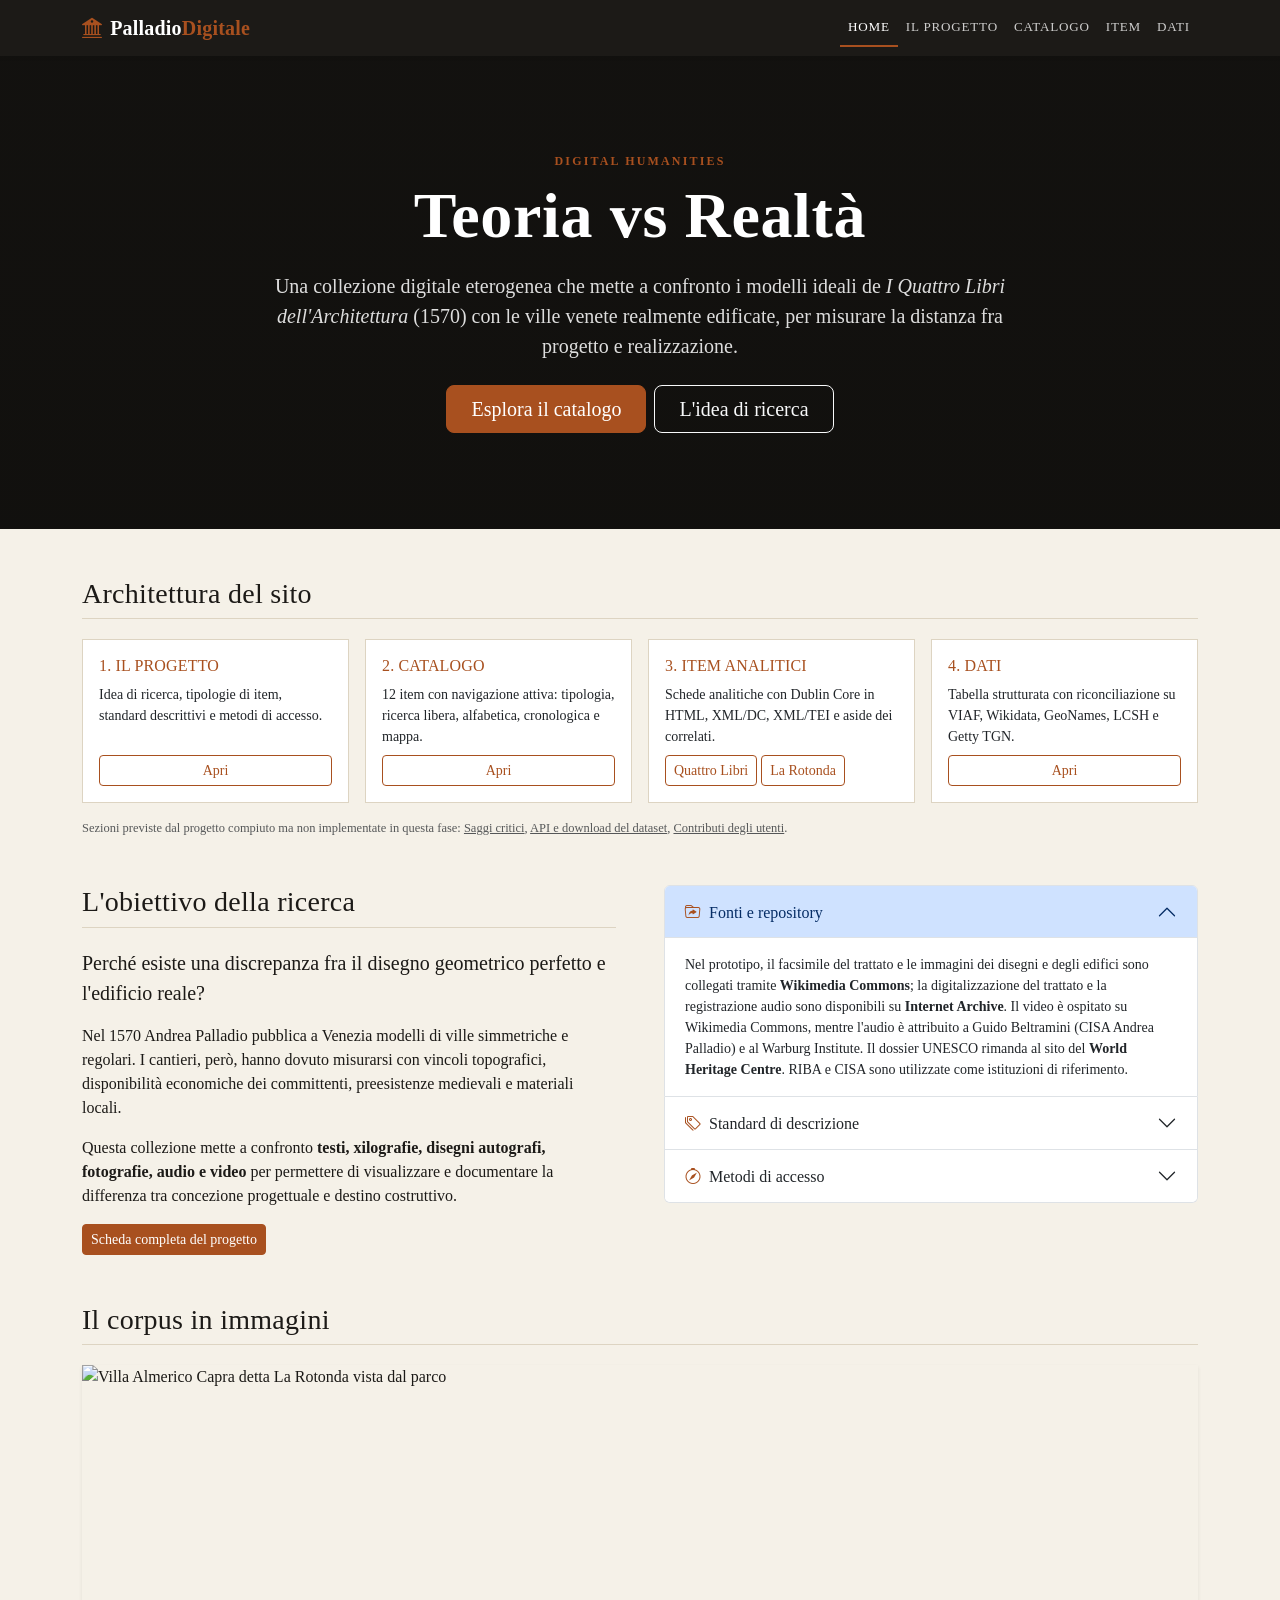
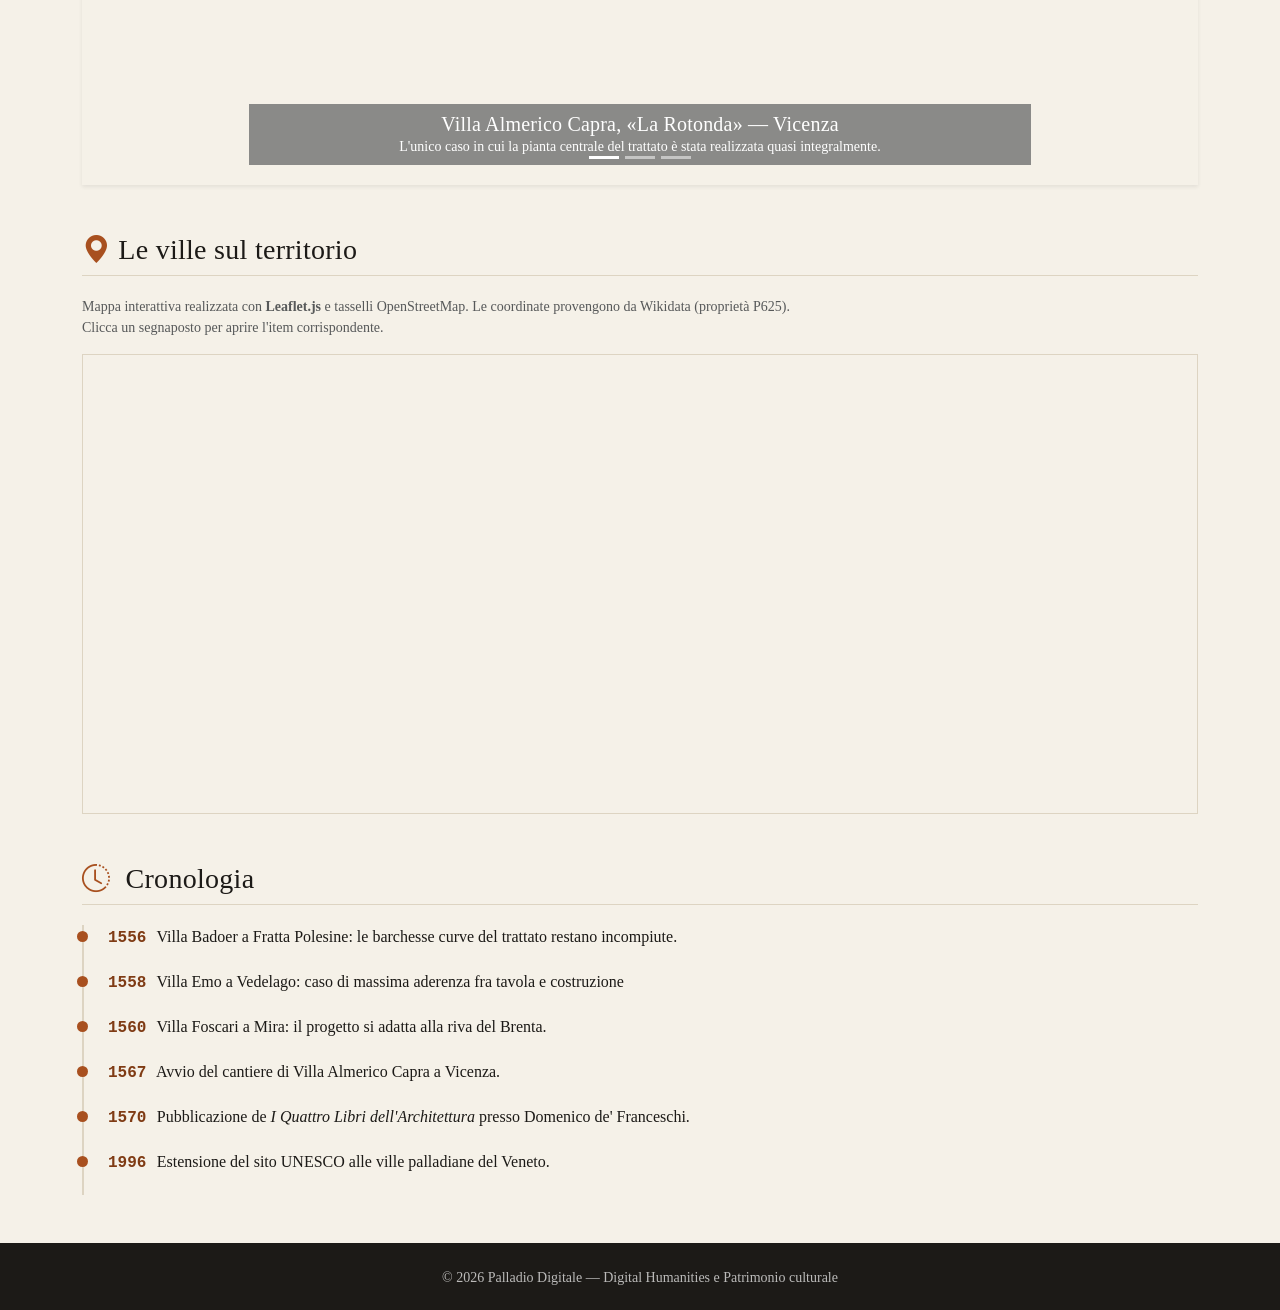
==== index.html @ 064d3bd2 "Add files via upload" ====
<!--indica al browser di usare gli standard moderni di HTML5-->
<!DOCTYPE html>
<html lang="it">
<head>
    <!--dice al browser web quale codice usare per leggere i testi della pagina-->
    <meta charset="UTF-8">
    <!--serve a rendere un sito web facile da leggere su smartphone e tablet-->
    <meta name="viewport" content="width=device-width, initial-scale=1.0">
    <title>Palladio Digitale — Teoria vs Realtà nelle Ville Venete</title>
    <!--fornire una descrizione sintetica del contenuto di una pagina web ai motori di ricerca come Google-->
    <meta name="description" content="Collezione digitale eterogenea che confronta I Quattro Libri dell'Architettura di Andrea Palladio con le ville venete realmente edificate.">

    <!-- ============================================================
         METADATI DUBLIN CORE (DCMI Metadata Terms) NELL'HEAD. 
         Collegano il documento agli schemi di metadati Dublin Core e Dublin Core Terms.
         Sono utilizzati 12 elementi Dublin Core: title, creator, subject, description, publisher, date, type, format, identifier, language, coverage e rights, oltre a DCTERMS.spatial (GeoNames) e DCTERMS.temporal (periodo storico).
         scheme="VIAF" e scheme="LCSH" riconciliano i soggetti con vocabolari controllati.
         ============================================================ -->
    <link rel="schema.DC" href="http://purl.org/dc/elements/1.1/">
    <link rel="schema.DCTERMS" href="http://purl.org/dc/terms/">
    <meta name="DC.title" content="Palladio Digitale: Teoria vs Realtà nelle Ville Venete">
    <meta name="DC.creator" content="Frigo, Chiara">
    <meta name="DC.subject" content="Palladio, Andrea (1508-1580)" scheme="VIAF">
    <meta name="DC.subject" content="Ville palladiane del Veneto">
    <meta name="DC.subject" content="Architecture, Renaissance--Italy" scheme="LCSH">
    <meta name="DC.description" content="Collezione digitale eterogenea (testi, disegni, immagini, audio, video) che documenta lo scarto fra il modello ideale dei Quattro Libri dell'Architettura (1570) e le ville venete effettivamente costruite.">
    <meta name="DC.publisher" content="Progetto didattico di Digital Humanities">
    <meta name="DC.date" content="2026-08-20" scheme="DCTERMS.W3CDTF">
    <meta name="DC.type" content="InteractiveResource" scheme="DCMIType">
    <meta name="DC.format" content="text/html">
    <meta name="DC.identifier" content="https://sviluppo-web-dhch.github.io/progetto-palladio/" scheme="DCTERMS.URI">
    <meta name="DC.language" content="it" scheme="DCTERMS.RFC5646">
    <meta name="DC.coverage" content="Veneto, Italia (1540-1580)">
    <meta name="DC.rights" content="CC BY-NC 4.0">
    <meta name="DCTERMS.spatial" content="https://sws.geonames.org/6541465/" scheme="DCTERMS.URI">
    <meta name="DCTERMS.temporal" content="1540/1580" scheme="DCTERMS.Period">

    <!-- Carichiamo Bootstrap (CSS e icone) e Leaflet (CSS della mappa) da CDN (rete di distribuzione dei contenuti) -->
    <link href="https://cdn.jsdelivr.net/npm/bootstrap@5.3.3/dist/css/bootstrap.min.css" rel="stylesheet">
    <link href="https://cdn.jsdelivr.net/npm/bootstrap-icons@1.11.3/font/bootstrap-icons.min.css" rel="stylesheet">
    <!-- Tool per developer: Leaflet.js. Libreria JavaScript open source utilizzata dagli sviluppatori per creare mappe interattive sul web. Principale alternativa gratuita a Google Maps.-->
    <link rel="stylesheet" href="https://unpkg.com/leaflet@1.9.4/dist/leaflet.css">
    <!-- Foglio di stile del progetto -->
    <link rel="stylesheet" href="css/style.css">
</head>
<body>
    <!-- COMPONENTE 1 — Bootstrap Navbar (collapse responsive) navbar: componente Bootstrap di navigazione.
    class="...": Attribuisce le classi di stile Bootstrap all'elemento.
    navbar-expand-lg: su schermi larghi mostra i link, su schermi piccoli collassa in un menu hamburger.
    navbar-dark e navbar-ink: colori dello sfondo.
    sticky-top: la navbar rimane visibile anche scrollando.-->
    <nav class="navbar navbar-expand-lg navbar-dark navbar-ink sticky-top shadow-sm">
        <div class="container">
            <!--Crea un collegamento ipertestuale (<a>) che rimanda alla pagina principale del sito (index.html).
            navbar-brand: Classe di Bootstrap che applica la formattazione standard per il logo/nome del sito nella barra di navigazione.
            fw-bold: Classe di Bootstrap che rende il testo in grassetto (font-weight: bold).-->
            <a class="navbar-brand fw-bold" href="index.html">
                <!--Inserisce un'icona prima del testo (usando la libreria Bootstrap Icons).
                bi bi-bank2: Mostra l'icona di un edificio della banca o tempio classico.
                me-2: Aggiunge un piccolo margine a destra (margin-end) per separare l'icona dalla parola successiva.
                text-primary: Colora l'icona con il colore principale del sito-->
                <i class="bi bi-bank2 me-2 text-primary"></i>Palladio<span class="text-primary">Digitale</span>
            </a>
            <!--Pulsante hamburger per aprire/chiudere il menu su mobile.
            data-bs-target="#navbarNav" indica quale menu controlla-->
            <button class="navbar-toggler" type="button" data-bs-toggle="collapse" data-bs-target="#navbarNav">
                <span class="navbar-toggler-icon"></span>
            </button>
            <div class="collapse navbar-collapse" id="navbarNav">
                <!--Elenco dei link alle pagine: Home, Il progetto, Catalogo, Item, Dati.
                active evidenzia la pagina corrente-->
                <ul class="navbar-nav ms-auto">
                    <li class="nav-item"><a class="nav-link active" aria-current="page" href="index.html">Home</a></li>
                    <li class="nav-item"><a class="nav-link" href="progetto.html">Il progetto</a></li>
                    <li class="nav-item"><a class="nav-link" href="catalogo.html">Catalogo</a></li>
                    <li class="nav-item"><a class="nav-link" href="item-quattro-libri.html">Item</a></li>
                    <li class="nav-item"><a class="nav-link" href="dati.html">Dati</a></li>
                </ul>
            </div>
        </div>
    </nav>

    <!-- HERO -->
    <!--<header>: intestazione semantica della pagina.
    hero: classe personalizzata per lo sfondo grande e accattivante.
    py-5: padding verticale di Bootstrap.
    text-center: centra il testo.-->
    <header class="hero py-5">
        <div class="container py-5 text-center">
            <!--h1: unico titolo principale della pagina
            eyebrow: sottotitolo stilistico-->
            <p class="eyebrow mb-2">Digital Humanities</p>
            <h1 class="display-3 fw-bold mb-3">Teoria vs Realtà</h1>
            <!--testo leggermente più grande, centrato all'interno del suo contenitore, Margin Bottom di 4(24 pixel)-->
            <p class="lead mx-auto mb-4" style="max-width: 760px;">
                Una collezione digitale eterogenea che mette a confronto i modelli ideali de
                <em>I Quattro Libri dell'Architettura</em> (1570) con le ville venete realmente edificate,
                per misurare la distanza fra progetto e realizzazione.
            </p>
            <!--crea un layout che mostra i componenti incolonnati verticalmente sui telefoni e affiancati orizzontalmente sugli schermi più grandi.
                Due pulsanti di call-to-action: uno primario (btn-primary) e uno secondario (btn-outline-light)-->
            <div class="d-grid gap-2 d-sm-flex justify-content-sm-center">
                <a href="catalogo.html" class="btn btn-primary btn-lg px-4">Esplora il catalogo</a>
                <a href="progetto.html" class="btn btn-outline-light btn-lg px-4">L'idea di ricerca</a>
            </div>
        </div>
    </header>

    <main>
        <!-- ARCHITETTURA DEL SITO: tutta la struttura è visibile dalla home
        <section>: suddivide la pagina in aree tematiche.
        container: contenitore centrato di Bootstrap.
        my-5: margine verticale.-->
        <section class="container my-5">
            <h2 class="h3 section-title">Architettura del sito</h2>
            <!--Griglia Bootstrap: 1 colonna su mobile, 2 su tablet, 4 su desktop. g-3: spazio tra le colonne.-->
            <div class="row row-cols-1 row-cols-md-2 row-cols-lg-4 g-3">
                <!--Ogni colonna contiene una card Bootstrap che rappresenta una sezione del sito.
                h-100: le card hanno tutte la stessa altezza.-->
                <!-- classe CSS "col", tipica del framework Bootstrap, per creare una colonna flessibile dentro un sistema a griglia-->
                <div class="col">
                    <div class="card card-item h-100 p-3">
                        <h3 class="h6 text-uppercase text-primary">1. Il progetto</h3>
                        <p class="small mb-2">Idea di ricerca, tipologie di item, standard descrittivi e metodi di accesso.</p>
                        <!--btn: classe base di Bootstrap. Rimuove gli stili predefiniti del browser (Button Small), imposta il font corretto, aggiunge il padding interno e centra il testo.-->
                        <a href="progetto.html" class="btn btn-sm btn-outline-primary mt-auto">Apri</a>
                    </div>
                </div>
                <div class="col">
                    <div class="card card-item h-100 p-3">
                        <h3 class="h6 text-uppercase text-primary">2. Catalogo</h3>
                        <p class="small mb-2">12 item con navigazione attiva: tipologia, ricerca libera, alfabetica, cronologica e mappa.</p>
                        <a href="catalogo.html" class="btn btn-sm btn-outline-primary mt-auto">Apri</a>
                    </div>
                </div>
                <div class="col">
                    <div class="card card-item h-100 p-3">
                        <h3 class="h6 text-uppercase text-primary">3. Item analitici</h3>
                        <p class="small mb-2">Schede analitiche con Dublin Core in HTML, XML/DC, XML/TEI e aside dei correlati.</p>
                        <div class="mt-auto d-flex flex-wrap gap-1">
                            <a href="item-quattro-libri.html" class="btn btn-sm btn-outline-primary">Quattro Libri</a>
                            <a href="item-rotonda.html" class="btn btn-sm btn-outline-primary">La Rotonda</a>
                        </div>
                    </div>
                </div>
                <div class="col">
                    <div class="card card-item h-100 p-3">
                        <h3 class="h6 text-uppercase text-primary">4. Dati</h3>
                        <p class="small mb-2">Tabella strutturata con riconciliazione su VIAF, Wikidata, GeoNames, LCSH e Getty TGN.</p>
                        <a href="dati.html" class="btn btn-sm btn-outline-primary mt-auto">Apri</a>
                    </div>
                </div>
            </div>
            <!--Crea un paragrafo di testo molto piccolo, di colore grigio sfumato, con uno spazio sopra e nessun margine sotto-->
            <p class="xsmall text-muted mt-3 mb-0">
                Sezioni previste dal progetto compiuto ma non implementate in questa fase:
                <span class="text-decoration-underline">Saggi critici</span>,
                <span class="text-decoration-underline">API e download del dataset</span>,
                <span class="text-decoration-underline">Contributi degli utenti</span>.
            </p>
        </section>

        <section class="container my-5" id="progetto">
            <!--Crea layout a due colonne affiancate (g-5 (Gutter 5): Imposta lo spazio tra le colonne)
            col-lg-6: su desktop ogni colonna occupa metà dello spazio-->
            <div class="row g-5 align-items-start">
                <div class="col-lg-6">
                    <h2 class="h3 section-title">L'obiettivo della ricerca</h2>
                    <p class="lead">Perché esiste una discrepanza fra il disegno geometrico perfetto e l'edificio reale?</p>
                    <p>Nel 1570 Andrea Palladio pubblica a Venezia modelli di ville simmetriche e regolari. I cantieri, però,
                       hanno dovuto misurarsi con vincoli topografici, disponibilità economiche dei committenti, preesistenze
                       medievali e materiali locali.</p>
                    <p>Questa collezione mette a confronto <strong>testi, xilografie, disegni autografi, fotografie, audio e video</strong> per permettere di visualizzare e documentare la differenza tra concezione progettuale e destino costruttivo.</p>
                    <a href="progetto.html" class="btn btn-primary btn-sm">Scheda completa del progetto</a>
                </div>

                <div class="col-lg-6">
                    <!-- COMPONENTE 2 — Bootstrap Accordion: pannelli espandibili.
                    data-bs-toggle="collapse" attiva l'apertura/chiusura.
                    data-bs-target="#collapseUno" collega il pulsante al contenuto.-->
                    <div class="accordion" id="accordionMetodologia">
                        <div class="accordion-item">
                            <h3 class="accordion-header">
                                <!--data-bs-: È il prefisso richiesto da Bootstrap per comunicare con i componenti JavaScript interni del framework-->
                                <button class="accordion-button" type="button" data-bs-toggle="collapse" data-bs-target="#collapseUno">
                                    <i class="bi bi-folder-symlink me-2 text-primary"></i> Fonti e repository
                                </button>
                            </h3>
                            <!--data-bs-parent fa sì che aprendo un pannello si chiudano gli altri.
                            show indica che il primo pannello è aperto all'avvio.-->
                            <div id="collapseUno" class="accordion-collapse collapse show" data-bs-parent="#accordionMetodologia">
                                <div class="accordion-body small">
                                    Nel prototipo, il facsimile del trattato e le immagini dei disegni e degli edifici sono collegati tramite
                                    <strong>Wikimedia Commons</strong>; la digitalizzazione del trattato e la registrazione audio sono
                                    disponibili su <strong>Internet Archive</strong>. Il video è ospitato su Wikimedia Commons, mentre l'audio
                                    è attribuito a Guido Beltramini (CISA Andrea Palladio) e al Warburg Institute. Il dossier UNESCO rimanda
                                    al sito del <strong>World Heritage Centre</strong>. RIBA e CISA sono utilizzate come istituzioni di riferimento.
                                </div>
                            </div>
                        </div>
                        <div class="accordion-item">
                            <h3 class="accordion-header">
                                <button class="accordion-button collapsed" type="button" data-bs-toggle="collapse" data-bs-target="#collapseDue">
                                    <i class="bi bi-tags me-2 text-primary"></i> Standard di descrizione
                                </button>
                            </h3>
                            <div id="collapseDue" class="accordion-collapse collapse" data-bs-parent="#accordionMetodologia">
                                <div class="accordion-body small">
                                    <strong>Dublin Core</strong> (Simple DC + dcterms) per i metadati descrittivi e 
                                    <strong>TEI P5</strong> per la codifica del full-text del trattato.
                                    Standard previsti per un eventuale ampliamento: <strong>MODS</strong> per la descrizione bibliografica,
                                    <strong>MARC21</strong> per l'eventuale interoperabilità con cataloghi bibliotecari,
                                    <strong>CIDOC-CRM</strong> per edifici ed eventi storico-costruttivi,
                                    <strong>EBUCore</strong> per audio e video e <strong>IIIF Presentation API</strong> per le immagini ad alta risoluzione.
                                    Questi standard non sono implementati nel prototipo attuale.
                                </div>
                            </div>
                        </div>
                        <div class="accordion-item">
                            <h3 class="accordion-header">
                                <button class="accordion-button collapsed" type="button" data-bs-toggle="collapse" data-bs-target="#collapseTre">
                                    <i class="bi bi-compass me-2 text-primary"></i> Metodi di accesso
                                </button>
                            </h3>
                            <div id="collapseTre" class="accordion-collapse collapse" data-bs-parent="#accordionMetodologia">
                                <div class="accordion-body small">
                                    Catalogo in navbar, accesso <strong>tematico/tipologico</strong> (filtri), <strong>libero</strong>
                                    (ricerca google-like), <strong>alfabetico</strong>, <strong>cronologico</strong> (timeline) e
                                    <strong>spaziale</strong> (mappa Leaflet qui sotto).
                                </div>
                            </div>
                        </div>
                    </div>
                </div>
            </div>
        </section>

        <!-- COMPONENTE 3 — Bootstrap Carousel: le ville del corpus, slideshow di immagini.
        container: È una classe fondamentale di Bootstrap. Racchiude i contenuti e ne imposta una larghezza massima fissa (centrando la sezione nello schermo) che cambia in base al dispositivo
        Crea uno spazio vuoto sopra e sotto la sezione per non incollarla agli altri elementi-->
        <section class="container my-5">
            <h2 class="h3 section-title">Il corpus in immagini</h2>
            <!--data-bs-ride="carousel": scorre automaticamente.-->
            <div id="carouselVille" class="carousel slide shadow-sm" data-bs-ride="carousel">
                <!--Indicatori puntini in basso che mostrano la slide attiva-->
                <div class="carousel-indicators">
                    <button type="button" data-bs-target="#carouselVille" data-bs-slide-to="0" class="active"></button>
                    <button type="button" data-bs-target="#carouselVille" data-bs-slide-to="1"></button>
                    <button type="button" data-bs-target="#carouselVille" data-bs-slide-to="2"></button>
                </div>
                <!--Contenuto delle slide.
                d-none d-md-block: la didascalia compare solo su schermi medi e grandi.
                alt: testo alternativo per l'accessibilità.-->
                <div class="carousel-inner">
                    <div class="carousel-item active">
                        <img src="https://commons.wikimedia.org/wiki/Special:FilePath/07-Villa-Rotonda-Palladio.jpg?width=1200" class="d-block w-100" style="height:420px;object-fit:cover;" alt="Villa Almerico Capra detta La Rotonda vista dal parco">
                        <div class="carousel-caption d-none d-md-block bg-dark bg-opacity-50 p-2">
                            <h3 class="h5 mb-0">Villa Almerico Capra, «La Rotonda» — Vicenza</h3>
                            <p class="small mb-0">L'unico caso in cui la pianta centrale del trattato è stata realizzata quasi integralmente.</p>
                        </div>
                    </div>
                    <div class="carousel-item">
                        <img src="https://commons.wikimedia.org/wiki/Special:FilePath/Villa%20Foscari%2020070710-1.jpg?width=1200" class="d-block w-100" style="height:420px;object-fit:cover;" alt="Villa Foscari detta La Malcontenta lungo il Naviglio del Brenta">
                        <div class="carousel-caption d-none d-md-block bg-dark bg-opacity-50 p-2">
                            <h3 class="h5 mb-0">Villa Foscari, «La Malcontenta» — Mira (VE)</h3>
                            <p class="small mb-0">Basamento sopraelevato imposto dal rischio di esondazione del Brenta.</p>
                        </div>
                    </div>
                    <div class="carousel-item">
                        <img src="https://commons.wikimedia.org/wiki/Special:FilePath/Villa%20Barbaro%20panoramica%20fronte%20Marcok.jpg?width=1200" class="d-block w-100" style="height:420px;object-fit:cover;" alt="Fronte panoramico di Villa Barbaro a Maser">
                        <div class="carousel-caption d-none d-md-block bg-dark bg-opacity-50 p-2">
                            <h3 class="h5 mb-0">Villa Barbaro — Maser (TV)</h3>
                            <p class="small mb-0">Nel trattato manca l'apparato decorativo di Veronese, parte essenziale del cantiere reale.</p>
                        </div>
                    </div>
                </div>
            </div>
        </section>

        <!-- TOOL PER DEVELOPER 1 - la mappa interattiva 
        Leaflet.js: accesso spaziale alla collezione
        div#map è il contenitore vuoto dove Leaflet disegna la mappa-->
        <section class="container my-5">
            <h2 class="h3 section-title"><i class="bi bi-geo-alt-fill text-primary me-2"></i>Le ville sul territorio</h2>
            <p class="text-muted small">Mappa interattiva realizzata con <strong>Leaflet.js</strong> e tasselli OpenStreetMap.
               Le coordinate provengono da Wikidata (proprietà P625).<br>Clicca un segnaposto per aprire l'item corrispondente.</p>
            <div id="map"></div>
        </section>

        <!-- Accesso cronologico. Accesso cronologico realizzato con una lista ordinata <ol> e una classe CSS personalizzata timeline.
        Ogni voce ha un anno e una breve descrizione.-->
        <section class="container my-5">
            <h2 class="h3 section-title"><i class="bi bi-clock-history text-primary me-2"><!--Margin End-2--> </i>Cronologia</h2>
            <ol class="timeline">
                <li><span class="anno">1556</span> Villa Badoer a Fratta Polesine: le barchesse curve del trattato restano incompiute.</li>
                <li><span class="anno">1558</span> Villa Emo a Vedelago: caso di massima aderenza fra tavola e costruzione</li>
                <li><span class="anno">1560</span> Villa Foscari a Mira: il progetto si adatta alla riva del Brenta.</li>
                <li><span class="anno">1567</span> Avvio del cantiere di Villa Almerico Capra a Vicenza.</li>
                <li><span class="anno">1570</span> Pubblicazione de <em>I Quattro Libri dell'Architettura</em> presso Domenico de' Franceschi.</li>
                <li><span class="anno">1996</span> Estensione del sito UNESCO alle ville palladiane del Veneto.</li>
            </ol>
        </section>
    </main>

    <!--<footer>: chiusura semantica della pagina.-->
    <footer class="site-footer text-center py-4 mt-5">
        <div class="container">
            <p class="mb-1 small">© 2026 Palladio Digitale — Digital Humanities e Patrimonio culturale</p>
        </div>
    </footer>

    <!--Carica il JavaScript di Bootstrap (per navbar, accordion, carousel) e di Leaflet (per la mappa).
    Nota: gli script vanno in fondo al <body> per non bloccare il caricamento della pagina.
    Il codice scritto qui dentro non è normale testo o grafica HTML, ma è codice JavaScript (un linguaggio di programmazione)-->
    <script src="https://cdn.jsdelivr.net/npm/bootstrap@5.3.3/dist/js/bootstrap.bundle.min.js"></script>
    <script src="https://unpkg.com/leaflet@1.9.4/dist/leaflet.js"></script>
    <script>
        // ---- L.map('map') crea una nuova mappa Leaflet
        //'map' corrisponde all’elemento HTML con id="map" in index.html
        //.setView([45.55, 11.85], 8) centra la mappa sulle coordinate del Veneto e imposta lo zoom 8
        var map = L.map('map').setView([45.55, 11.85], 8);
        //carica i “quadretti” della mappa da OpenStreetMap
        /*maxZoom: 18 dice fin dove si può zoomare
        attribution mostra la nota della fonte
        .addTo(map) aggiunge il layer alla mappa creata prima*/
        L.tileLayer('https://{s}.tile.openstreetmap.org/{z}/{x}/{y}.png', {
            maxZoom: 18,
            attribution: '&copy; <a href="https://www.openstreetmap.org/copyright">OpenStreetMap</a> contributors'
        }).addTo(map);

        /*Questa parte crea una lista di oggetti JavaScript, uno per ogni villa. 
        Ogni oggetto contiene:
        nome: nome della villa
        luogo: città
        lat e lon: coordinate geografiche
        link: pagina del sito dove porta
        wd: ID di Wikidata*/
        var ville = [
            { nome: "Villa Almerico Capra «La Rotonda»", luogo: "Vicenza", lat: 45.53152, lon: 11.56027, link: "item-rotonda.html", wd: "Q505574" },
            { nome: "Villa Foscari «La Malcontenta»", luogo: "Mira (VE)", lat: 45.43667, lon: 12.20167, link: "catalogo.html#item-villa-foscari", wd: "Q1139609" },
            { nome: "Villa Barbaro", luogo: "Maser (TV)", lat: 45.81194, lon: 11.97639, link: "catalogo.html#item-villa-barbaro", wd: "Q1071495" },
            { nome: "Villa Emo", luogo: "Vedelago (TV)", lat: 45.71172, lon: 11.99122, link: "catalogo.html#item-villa-emo", wd: "Q1258865" },
            { nome: "Villa Badoer", luogo: "Fratta Polesine (RO)", lat: 45.03035, lon: 11.63986, link: "catalogo.html#item-villa-badoer", wd: "Q2031664" },
            { nome: "Villa Thiene", luogo: "Quinto Vicentino (VI)", lat: 45.57298, lon: 11.62498, link: "catalogo.html#item-villa-thiene", wd: "Q2115058" }
        ];

        /* ville.forEach(...) dice: “per ogni elemento della lista fai questa cosa”
        function (v) prende un oggetto alla volta
        L.marker([v.lat, v.lon]) crea un segnaposto sulla mappa
        .addTo(map) lo aggiunge alla mappa
        .bindPopup(...) crea un popup al click */
        ville.forEach(function (v) {
            L.marker([v.lat, v.lon]).addTo(map).bindPopup(
                '<strong>' + v.nome + '</strong><br>' + v.luogo +
                '<br><a href="' + v.link + '">Vai all\'item</a>' +
                ' · <a href="https://www.wikidata.org/wiki/' + v.wd + '" target="_blank" rel="noopener">Wikidata</a>'
            );
        });
    </script>
</body>
</html>
---- css/style.css ----
/* ============================================================
   Palladio Digitale — foglio di stile del progetto
   Sovrascrive/estende Bootstrap 5.3 con la palette del progetto
   ============================================================ */

:root {
  --pal-ink: #1c1a17;          /* pietra scura */
  --pal-stone: #f5f1e8;        /* pietra di Vicenza */
  --pal-terra: #a8501f;        /* cotto veneto */
  --pal-terra-dark: #7f3b14;
  --pal-sage: #5d6b52;         /* verde campagna */
  --pal-line: #ddd4c2;
}

/* Bootstrap usa le variabili --bs-*: le riscriviamo per avere
   btn-primary, text-primary ecc. nella palette del progetto. */
body {
  --bs-primary: var(--pal-terra);
  --bs-primary-rgb: 168, 80, 31;
  background-color: var(--pal-stone);
  color: var(--pal-ink);
  font-family: "Iowan Old Style", "Palatino Linotype", Palatino, Georgia, serif;
}

h1, h2, h3, h4, h5, h6, .navbar-brand {
  font-family: "Trajan Pro", "Optima", "Palatino Linotype", Georgia, serif;
  letter-spacing: 0.01em;
}

.text-primary { color: var(--pal-terra) !important; }
.bg-primary { background-color: var(--pal-terra) !important; }
.border-primary { border-color: var(--pal-terra) !important; }

.btn-primary {
  background-color: var(--pal-terra);
  border-color: var(--pal-terra);
}
.btn-primary:hover,
.btn-primary:focus {
  background-color: var(--pal-terra-dark);
  border-color: var(--pal-terra-dark);
}
.btn-outline-primary {
  color: var(--pal-terra);
  border-color: var(--pal-terra);
}
.btn-outline-primary:hover {
  background-color: var(--pal-terra);
  border-color: var(--pal-terra);
  color: #fff;
}

.bg-ink { background-color: var(--pal-ink) !important; }
.bg-stone { background-color: var(--pal-stone) !important; }
.text-sage { color: var(--pal-sage) !important; }

/* ---------- Navbar ---------- */
.navbar-ink {
  background-color: var(--pal-ink);
}
.navbar-ink .nav-link {
  color: rgba(255, 255, 255, 0.78);
  text-transform: uppercase;
  font-size: 0.82rem;
  letter-spacing: 0.06em;
}
.navbar-ink .nav-link:hover,
.navbar-ink .nav-link.active {
  color: #fff;
  border-bottom: 2px solid var(--pal-terra);
}

/* ---------- Hero ---------- */
.hero {
  background-color: var(--pal-ink);
  background-image:
    linear-gradient(rgba(15, 14, 12, 0.72), rgba(15, 14, 12, 0.82)),
    url("https://commons.wikimedia.org/wiki/Special:FilePath/07-Villa-Rotonda-Palladio.jpg?width=1600");
  background-size: cover;
  background-position: center;
  color: #fff;
}
.hero .lead { color: rgba(255, 255, 255, 0.86); }

.eyebrow {
  text-transform: uppercase;
  letter-spacing: 0.18em;
  font-size: 0.75rem;
  font-weight: 700;
  color: var(--pal-terra);
}

/* ---------- Titoli di sezione ---------- */
.section-title {
  border-bottom: 1px solid var(--pal-line);
  padding-bottom: 0.5rem;
  margin-bottom: 1.25rem;
}

/* ---------- Card degli item ---------- */
.card-item {
  background-color: #fff;
  border: 1px solid var(--pal-line);
  border-radius: 0;
  transition: transform 0.18s ease, box-shadow 0.18s ease;
}
.card-item:hover {
  transform: translateY(-4px);
  box-shadow: 0 12px 24px rgba(28, 26, 23, 0.12);
}
.card-item .card-thumb {
  height: 180px;
  object-fit: cover;
  width: 100%;
  filter: saturate(0.9);
}
.badge-tipo {
  text-transform: uppercase;
  letter-spacing: 0.08em;
  font-size: 0.68rem;
}

/* ---------- Tabelle dati ---------- */
.table-dati th { white-space: nowrap; }
.uri-mono {
  font-family: ui-monospace, SFMono-Regular, Menlo, monospace;
  font-size: 0.82rem;
}

/* ---------- Pagina item ---------- */
.item-figure img {
  width: 100%;
  border: 1px solid var(--pal-line);
  background: #fff;
}
.meta-table th {
  width: 30%;
  font-family: ui-monospace, SFMono-Regular, Menlo, monospace;
  font-size: 0.8rem;
  color: var(--pal-terra-dark);
  font-weight: 600;
}
aside .sticky-aside { top: 90px; }

/* ---------- Mappa Leaflet ---------- */
#map {
  height: 460px;
  width: 100%;
  border: 1px solid var(--pal-line);
}
.leaflet-popup-content { font-family: Georgia, serif; }

/* ---------- Timeline semplice (metodo di accesso temporale) ---------- */
.timeline {
  list-style: none;
  padding-left: 1.5rem;
  border-left: 2px solid var(--pal-line);
  margin: 0;
}
.timeline li {
  position: relative;
  padding-bottom: 1.25rem;
}
.timeline li::before {
  content: "";
  position: absolute;
  left: -1.95rem;
  top: 0.4rem;
  width: 0.7rem;
  height: 0.7rem;
  background: var(--pal-terra);
  border-radius: 50%;
}
.timeline .anno {
  font-family: ui-monospace, SFMono-Regular, Menlo, monospace;
  color: var(--pal-terra-dark);
  font-weight: 700;
  margin-right: 0.4rem;
}

/* ---------- Link placeholder (struttura visibile, link non attivo) ---------- */
.placeholder-link {
  opacity: 0.55;
  pointer-events: none;
}
.placeholder-badge {
  font-size: 0.65rem;
  text-transform: uppercase;
  letter-spacing: 0.08em;
}

/* ---------- Footer ---------- */
footer.site-footer {
  background-color: var(--pal-ink);
  color: rgba(255, 255, 255, 0.7);
}
footer.site-footer a { color: rgba(255, 255, 255, 0.85); }

/* ---------- Utility ---------- */
.xsmall { font-size: 0.78rem; }
.hidden-item { display: none !important; } /* Viene usata da JavaScript per nascondere le schede che non corrispondono ai filtri o alla ricerca */

/* ---------- Intestazione di pagina interna ---------- */
.page-header {
  background-color: var(--pal-stone);
  border-bottom: 3px solid var(--pal-terra);
}
.page-header h1 { color: var(--pal-ink); }
.page-header .lead { max-width: 100%; color: #5c554b; }
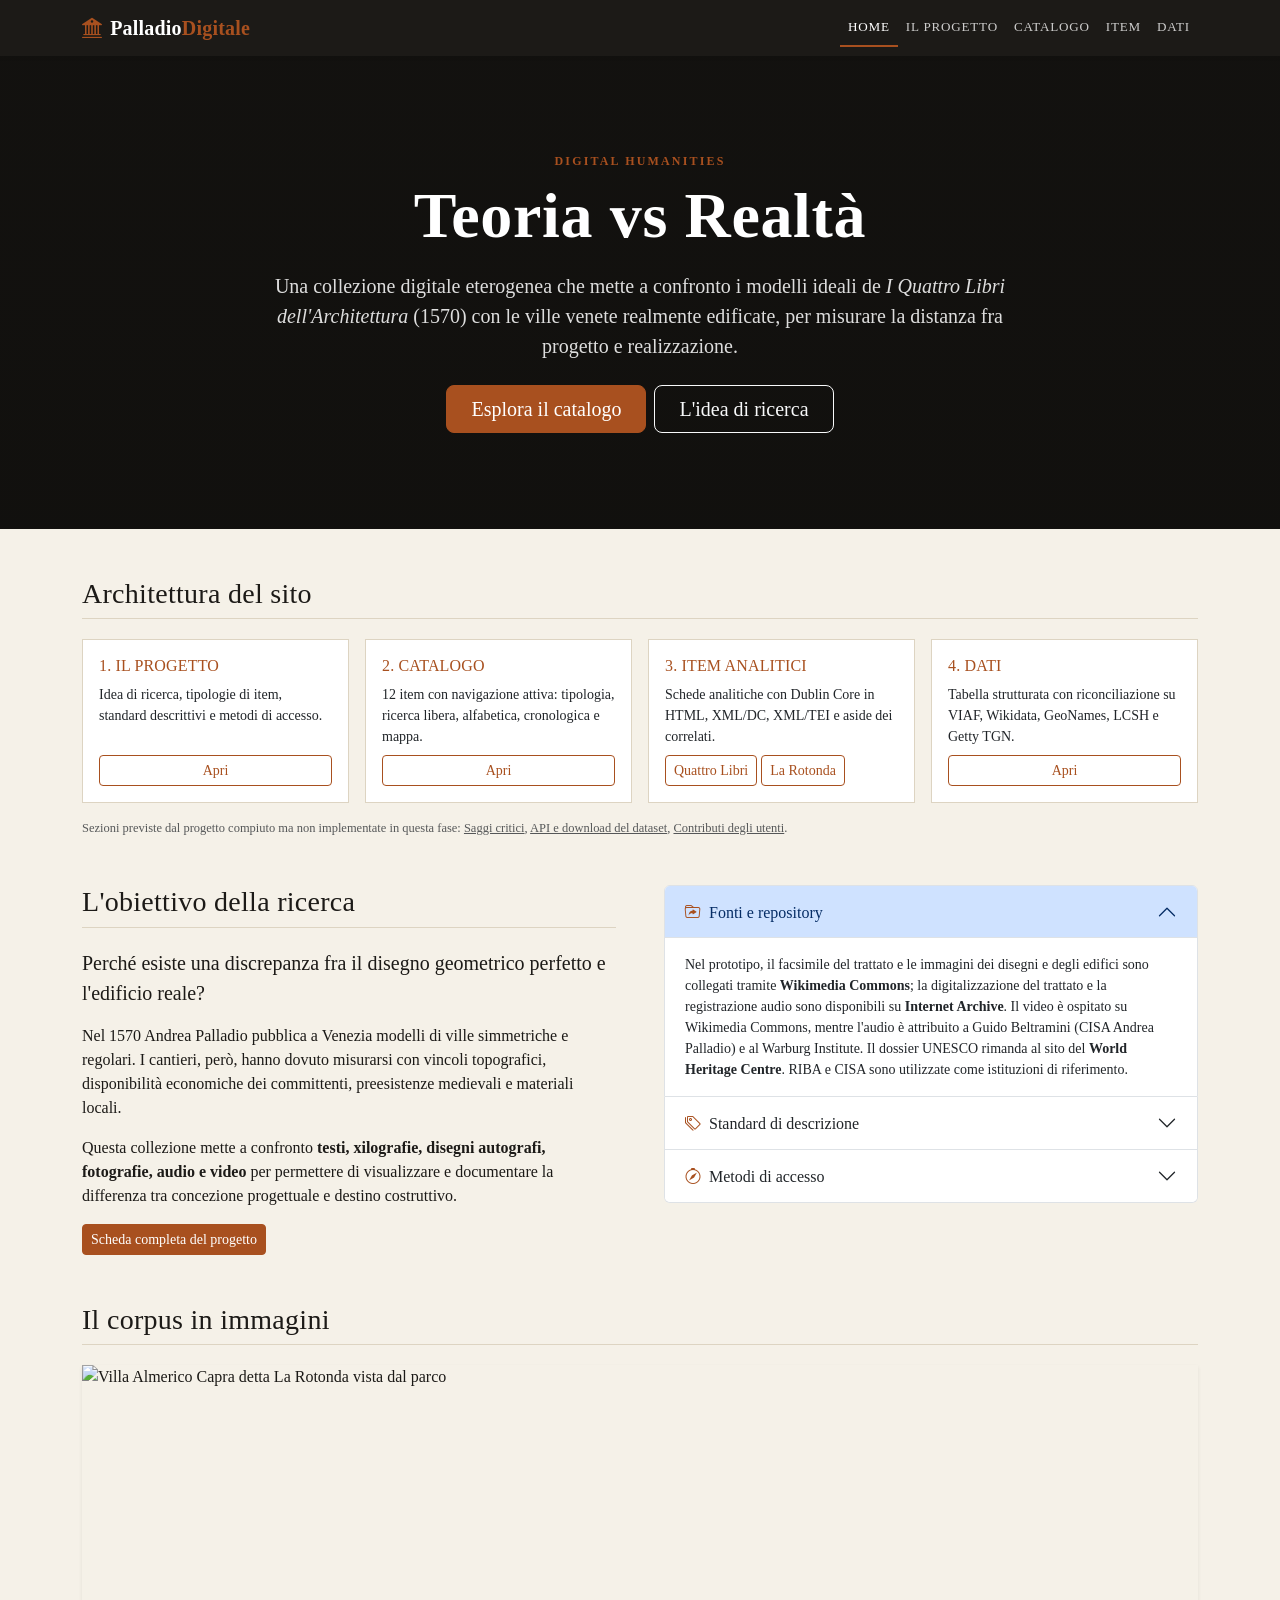
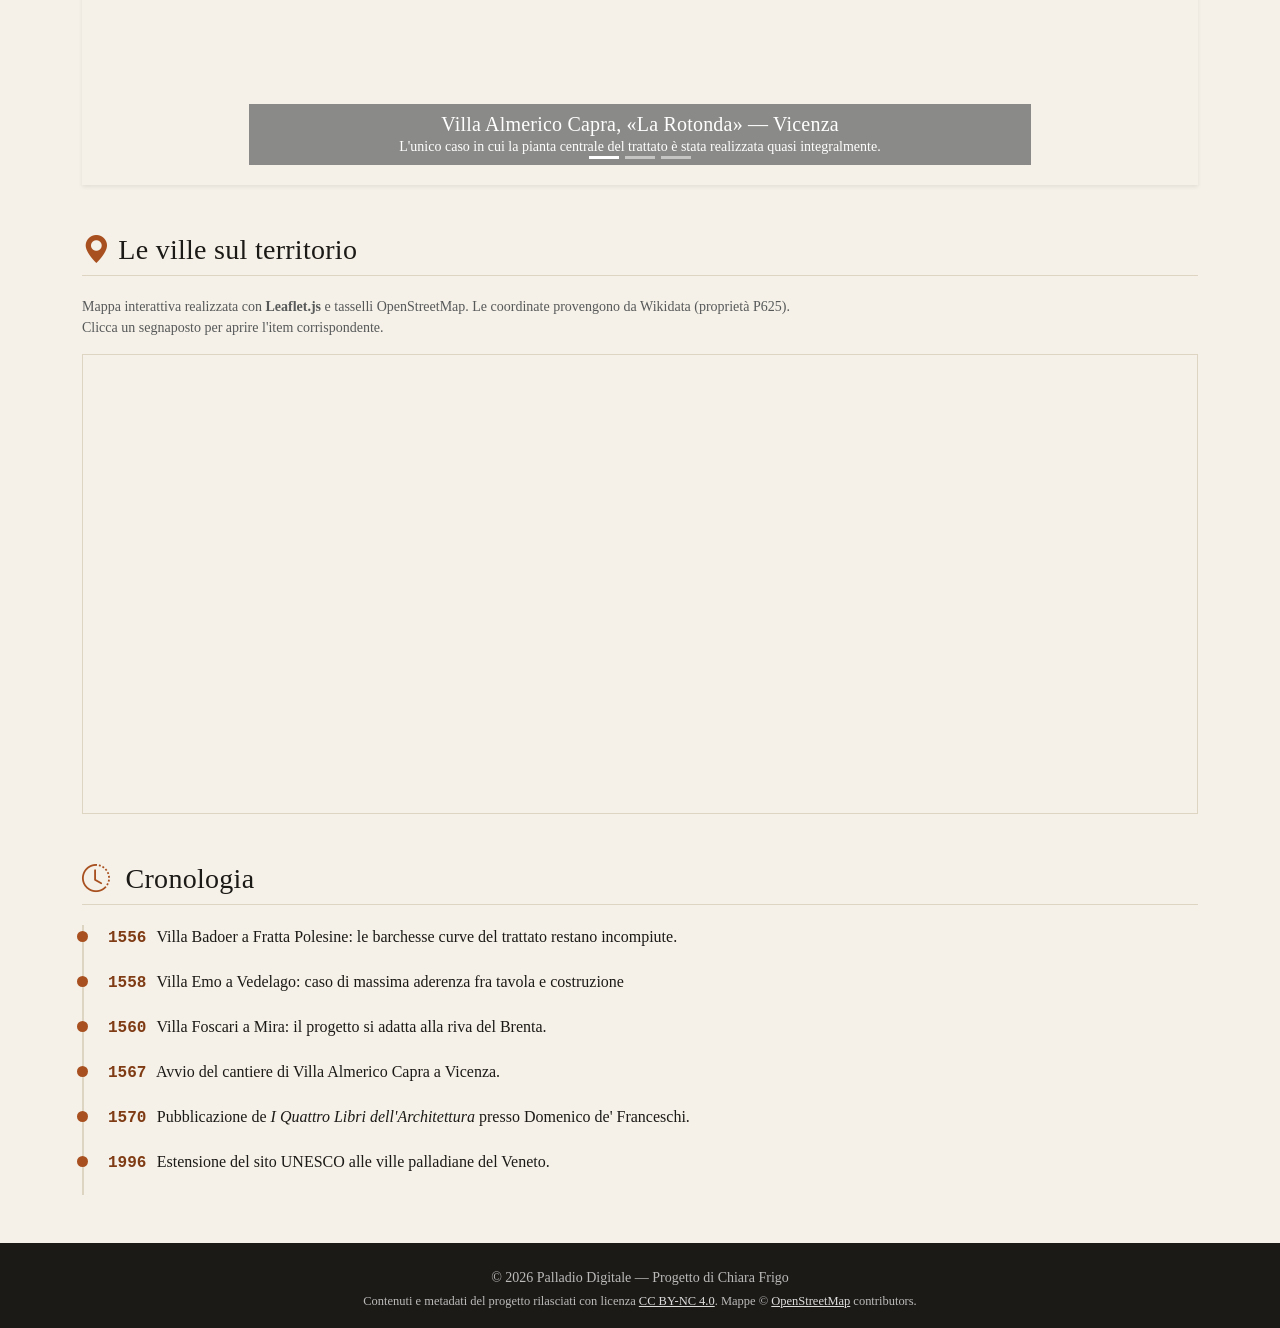
==== commit 6bff2f2c: "Update footer content in index.html" ====
--- a/index.html
+++ b/index.html
@@ -28,7 +28,7 @@
     <meta name="DC.date" content="2026-08-20" scheme="DCTERMS.W3CDTF">
     <meta name="DC.type" content="InteractiveResource" scheme="DCMIType">
     <meta name="DC.format" content="text/html">
-    <meta name="DC.identifier" content="https://sviluppo-web-dhch.github.io/progetto-palladio/" scheme="DCTERMS.URI">
+    <meta name="DC.identifier" content="https://chiara-f02.github.io/progetto-palladio/" scheme="DCTERMS.URI">
     <meta name="DC.language" content="it" scheme="DCTERMS.RFC5646">
     <meta name="DC.coverage" content="Veneto, Italia (1540-1580)">
     <meta name="DC.rights" content="CC BY-NC 4.0">
@@ -305,7 +305,12 @@
     <!--<footer>: chiusura semantica della pagina.-->
     <footer class="site-footer text-center py-4 mt-5">
         <div class="container">
-            <p class="mb-1 small">© 2026 Palladio Digitale — Digital Humanities e Patrimonio culturale</p>
+            <p class="mb-1 small">© 2026 Palladio Digitale — Progetto di Chiara Frigo</p>
+            <p class="mb-0 xsmall">
+                Contenuti e metadati del progetto rilasciati con licenza
+                <a href="https://creativecommons.org/licenses/by-nc/4.0/" target="_blank" rel="noopener">CC BY-NC 4.0</a>.
+                Mappe © <a href="https://www.openstreetmap.org/copyright" target="_blank" rel="noopener">OpenStreetMap</a> contributors.
+            </p>
         </div>
     </footer>
 
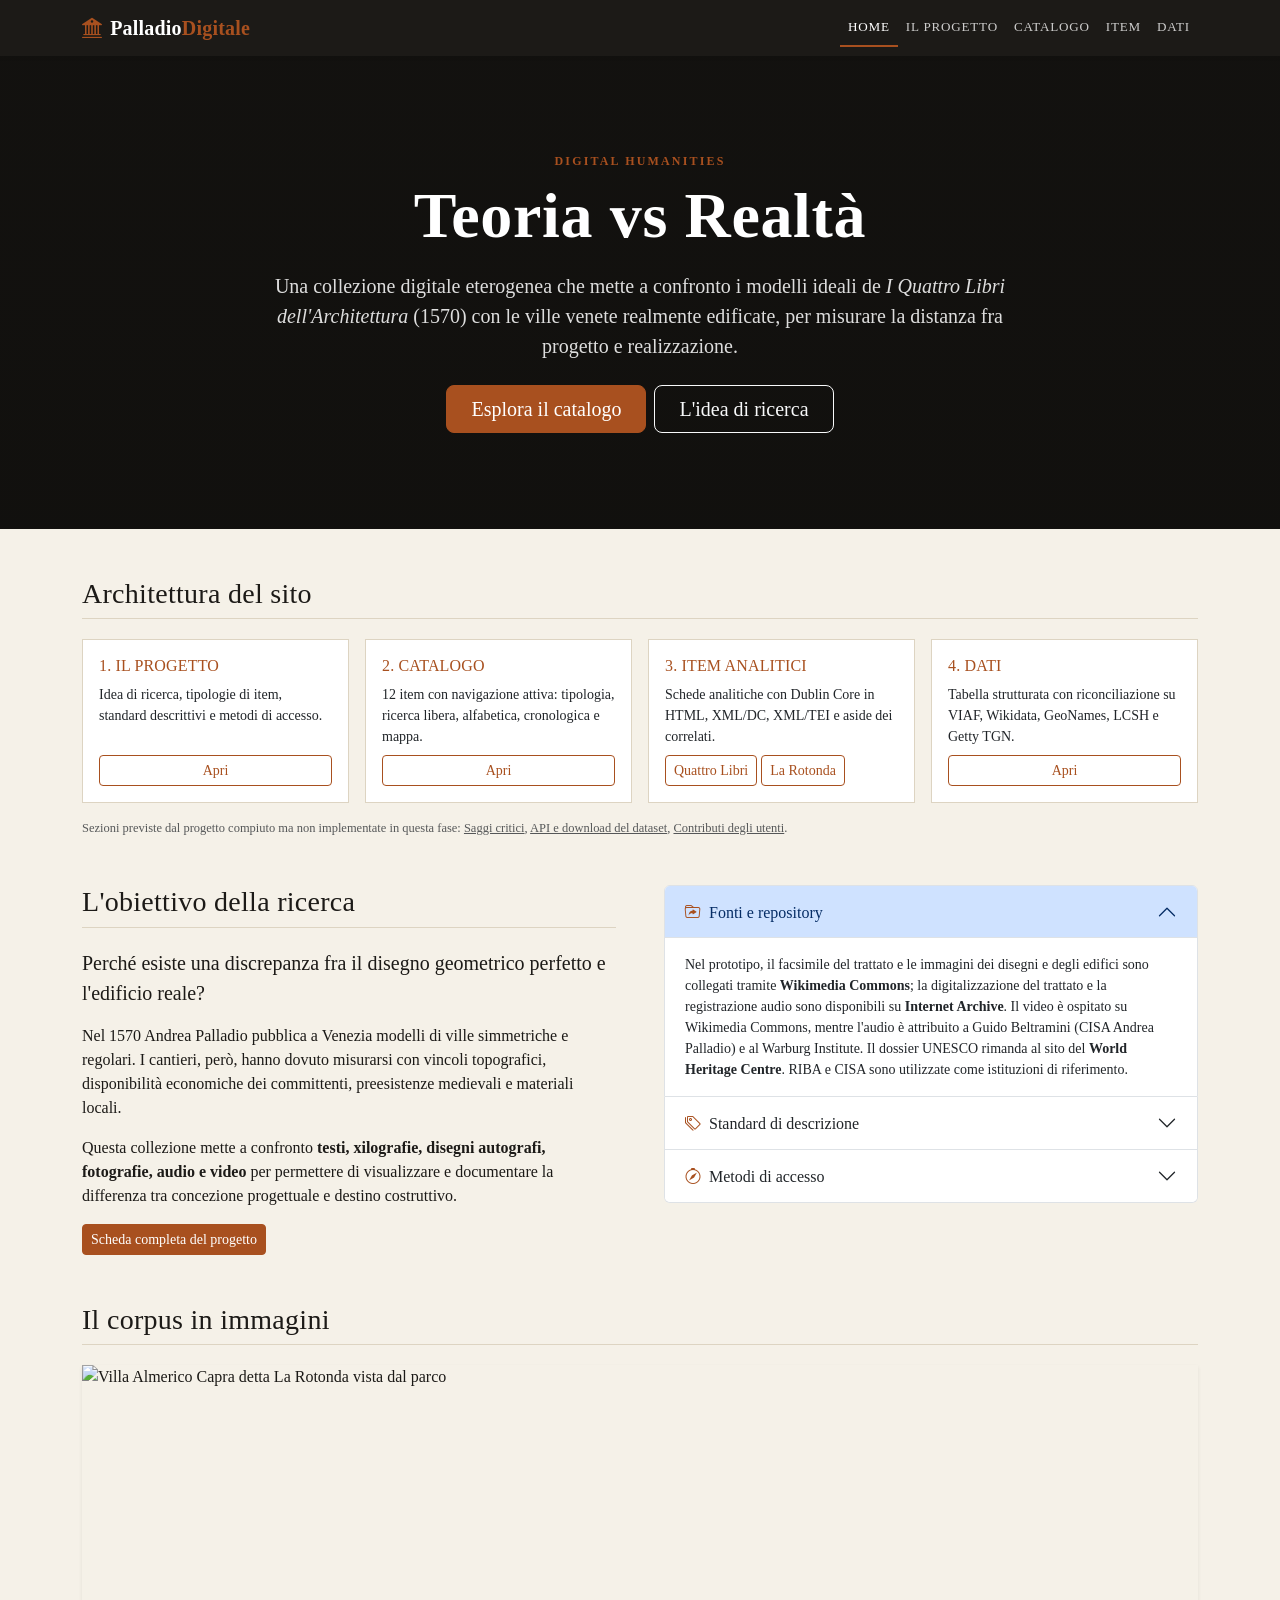
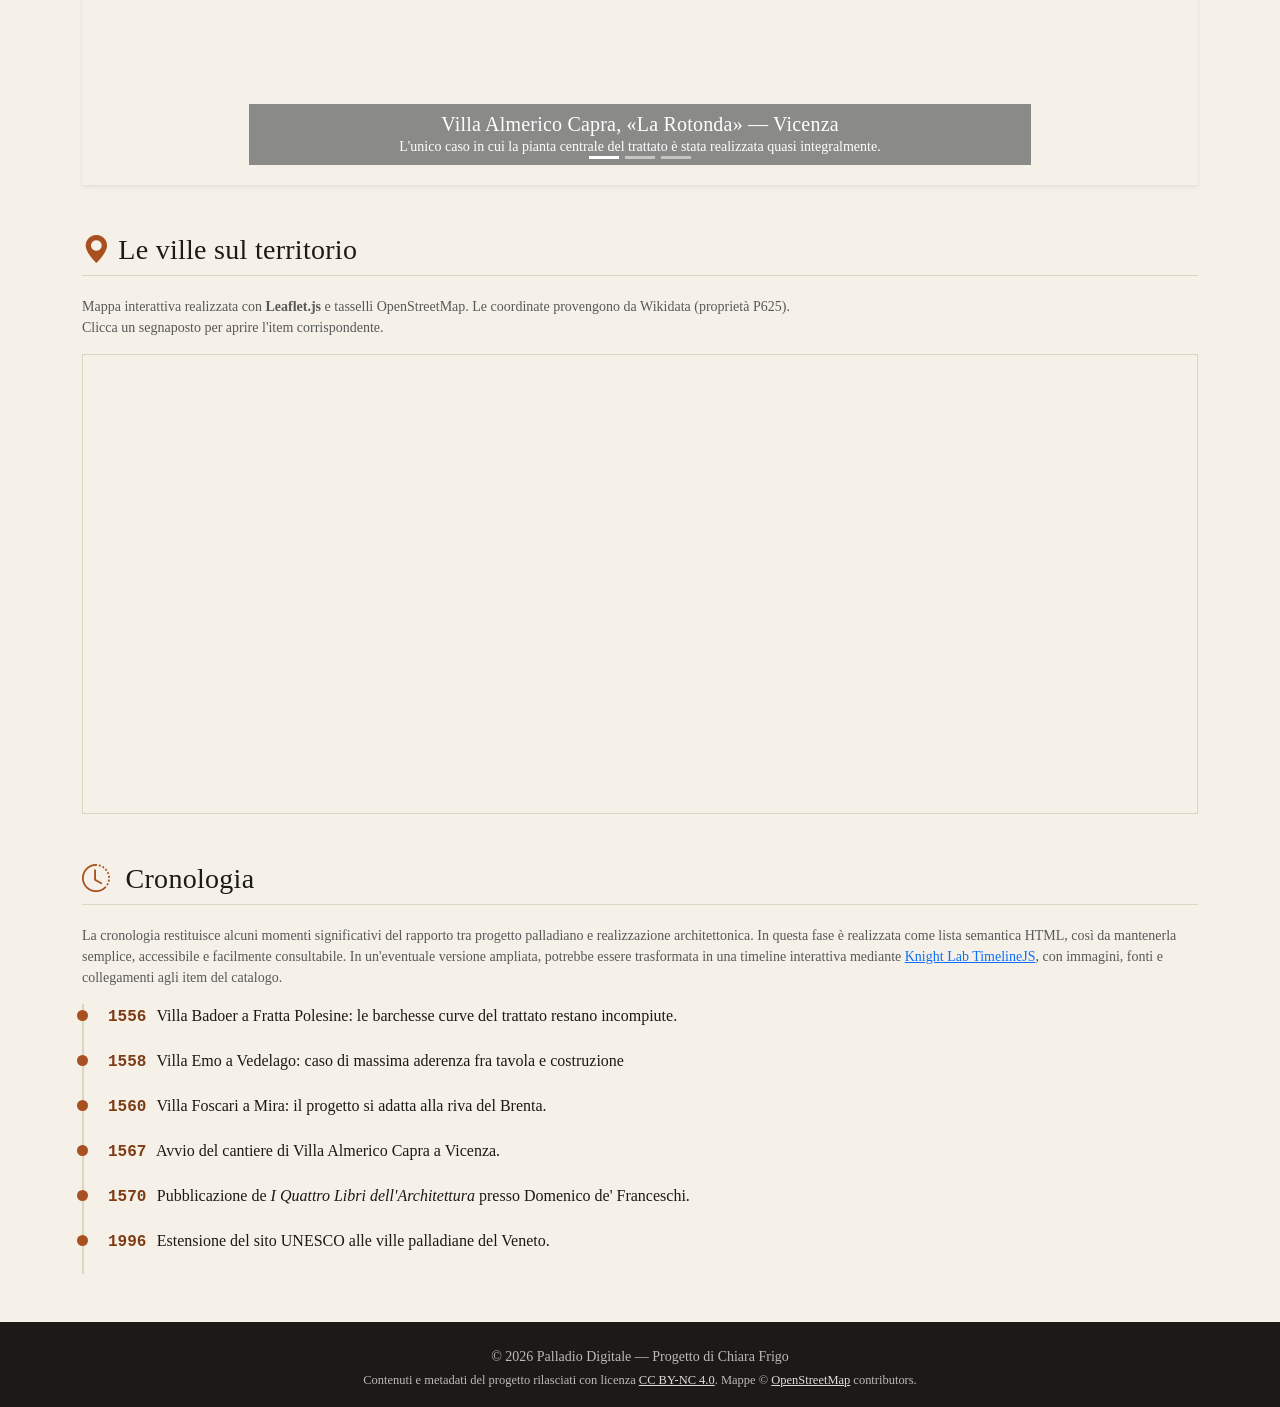
==== commit 12a9da2a: "Enhance history section with introductory paragraph Add introductory paragraph to the history sectio" ====
--- a/index.html
+++ b/index.html
@@ -291,6 +291,15 @@
         Ogni voce ha un anno e una breve descrizione.-->
         <section class="container my-5">
             <h2 class="h3 section-title"><i class="bi bi-clock-history text-primary me-2"><!--Margin End-2--> </i>Cronologia</h2>
+            <p class="text-muted small">
+                La cronologia restituisce alcuni momenti significativi del rapporto tra
+                progetto palladiano e realizzazione architettonica. In questa fase è
+                realizzata come lista semantica HTML, così da mantenerla semplice,
+                accessibile e facilmente consultabile. In un'eventuale versione ampliata,
+                potrebbe essere trasformata in una timeline interattiva mediante
+                <a href="https://timeline.knightlabprojects.com/" target="_blank" rel="noopener">Knight Lab TimelineJS</a>,
+                con immagini, fonti e collegamenti agli item del catalogo.
+            </p>
             <ol class="timeline">
                 <li><span class="anno">1556</span> Villa Badoer a Fratta Polesine: le barchesse curve del trattato restano incompiute.</li>
                 <li><span class="anno">1558</span> Villa Emo a Vedelago: caso di massima aderenza fra tavola e costruzione</li>
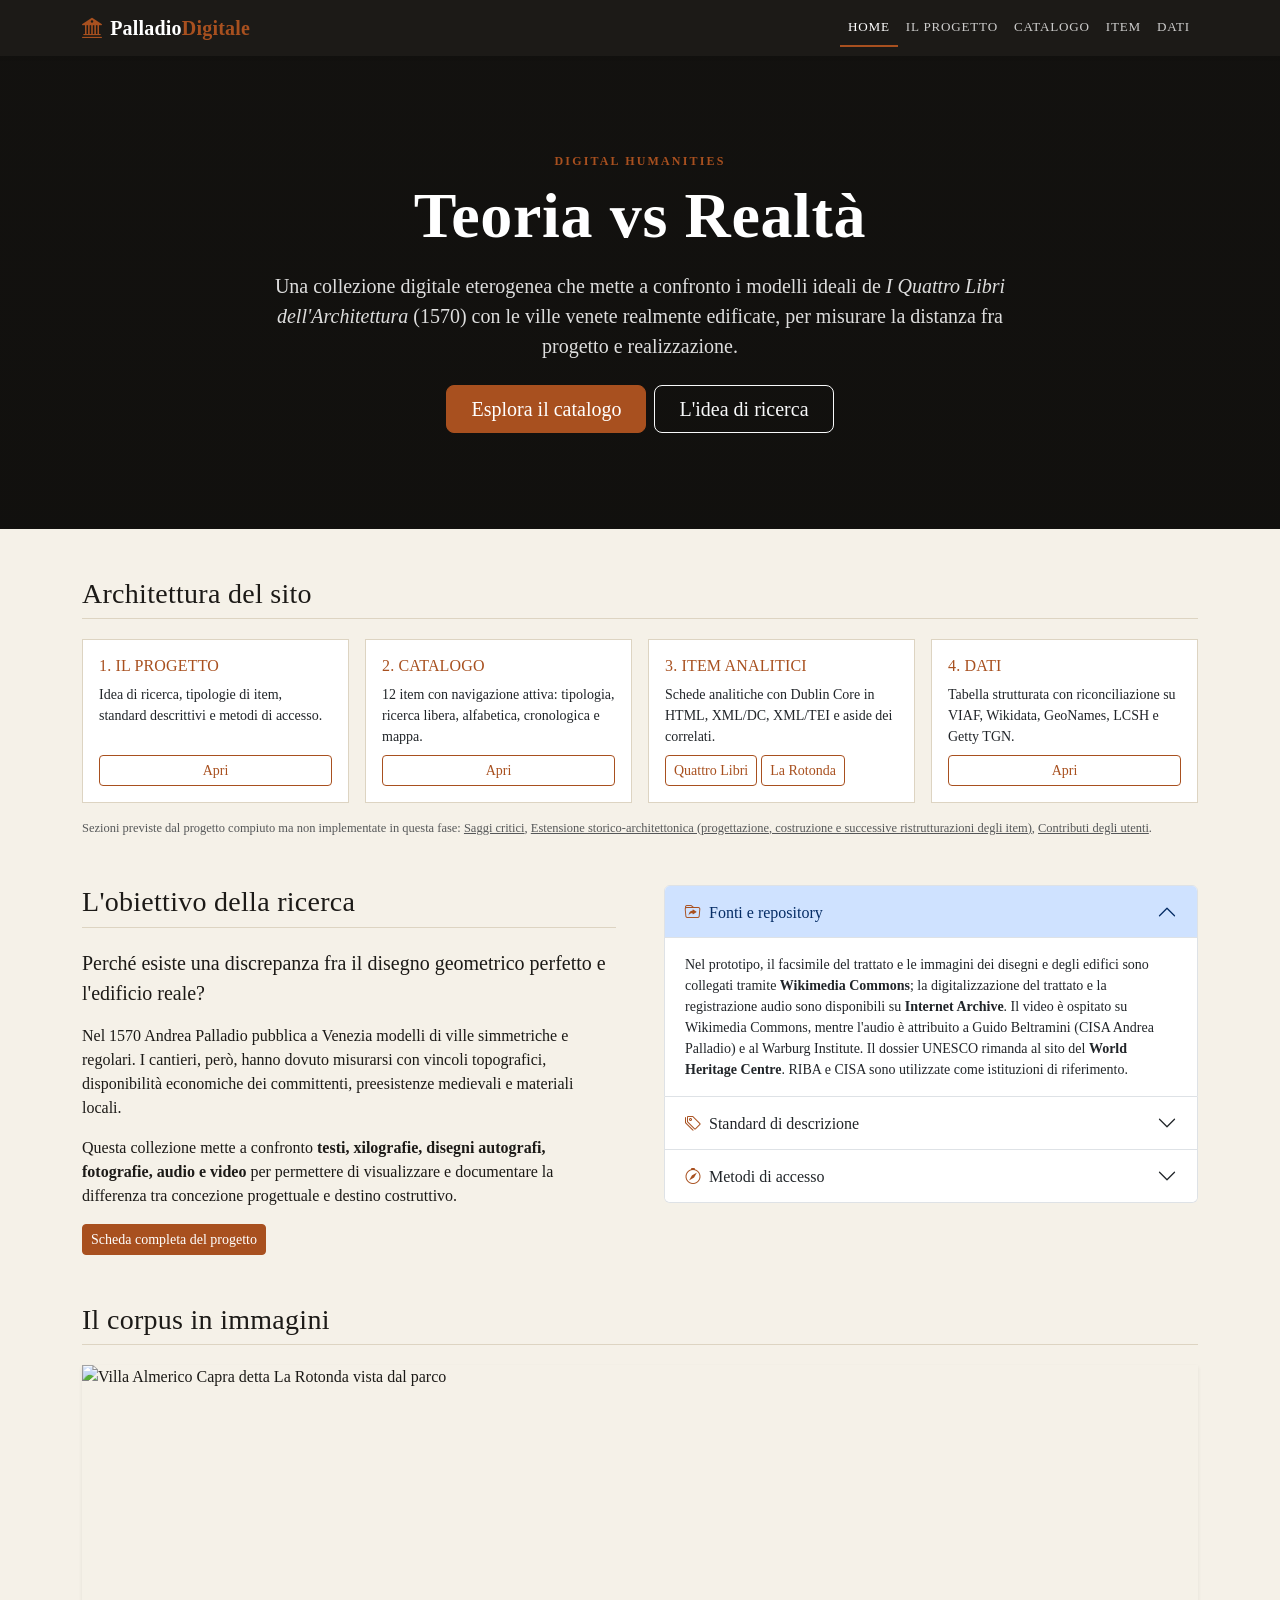
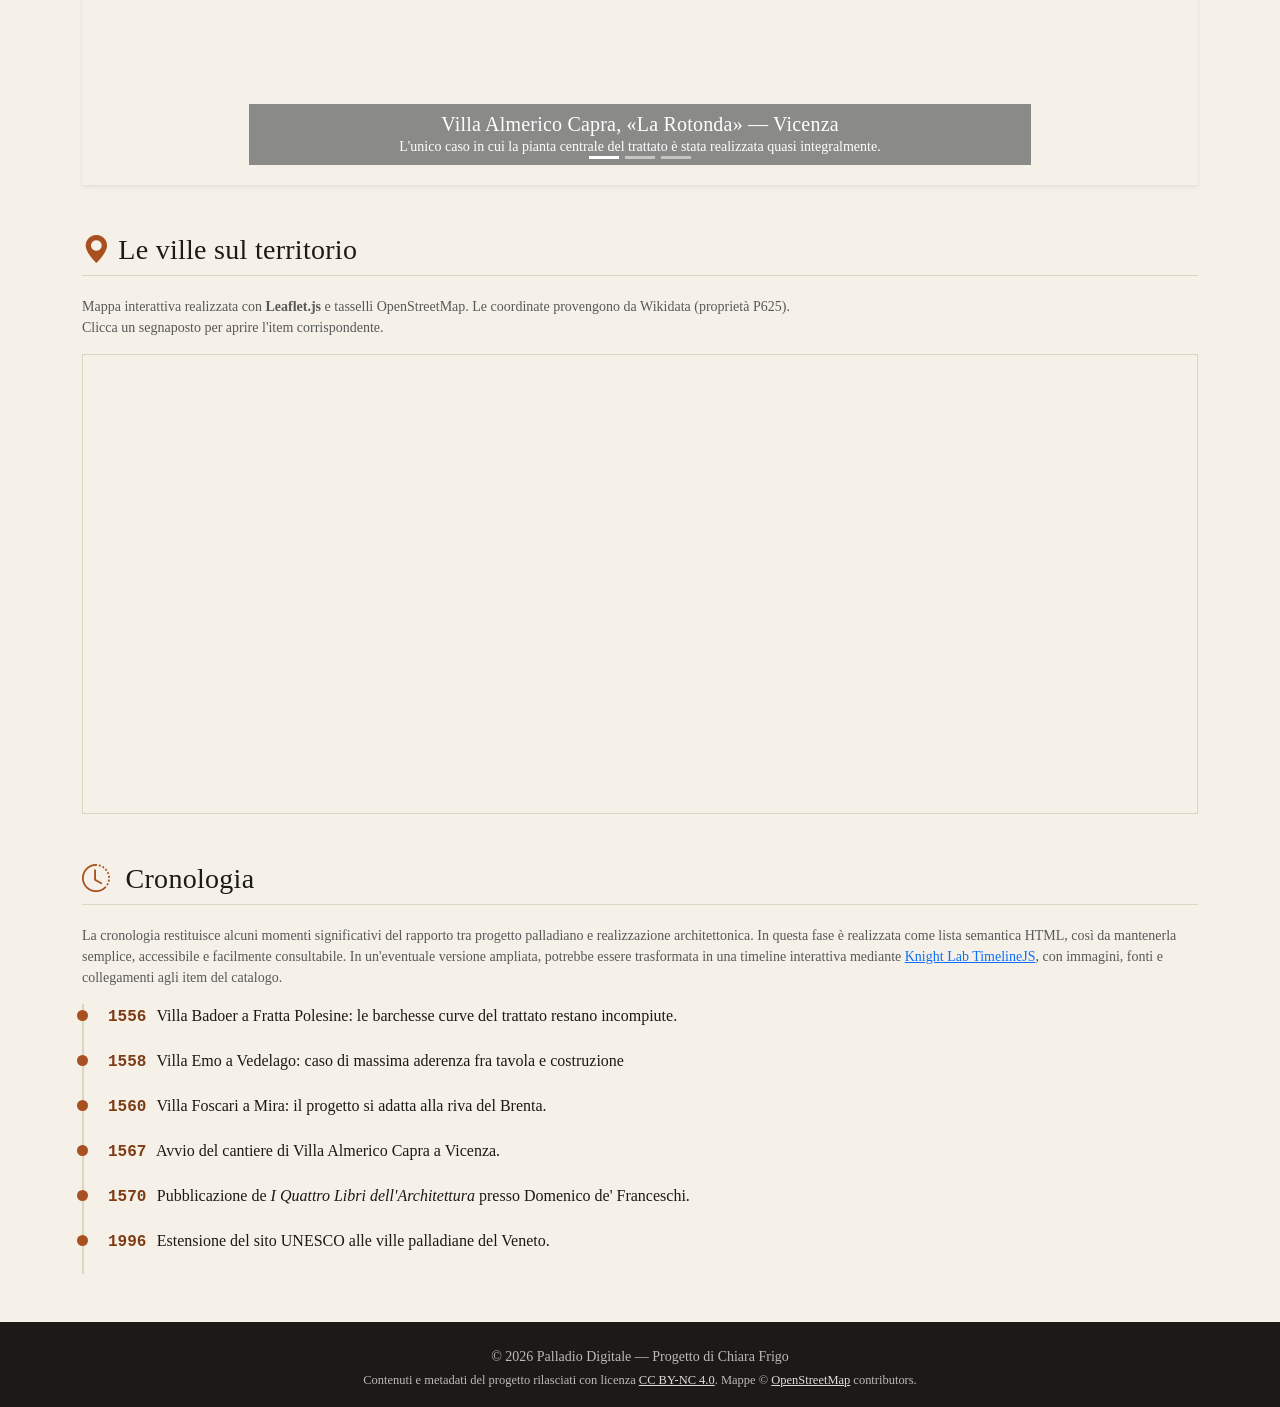
==== commit a550928f: "Update index.html" ====
--- a/index.html
+++ b/index.html
@@ -155,7 +155,7 @@
             <p class="xsmall text-muted mt-3 mb-0">
                 Sezioni previste dal progetto compiuto ma non implementate in questa fase:
                 <span class="text-decoration-underline">Saggi critici</span>,
-                <span class="text-decoration-underline">API e download del dataset</span>,
+                <span class="text-decoration-underline">Estensione storico-architettonica (progettazione, costruzione e successive ristrutturazioni degli item)</span>,
                 <span class="text-decoration-underline">Contributi degli utenti</span>.
             </p>
         </section>
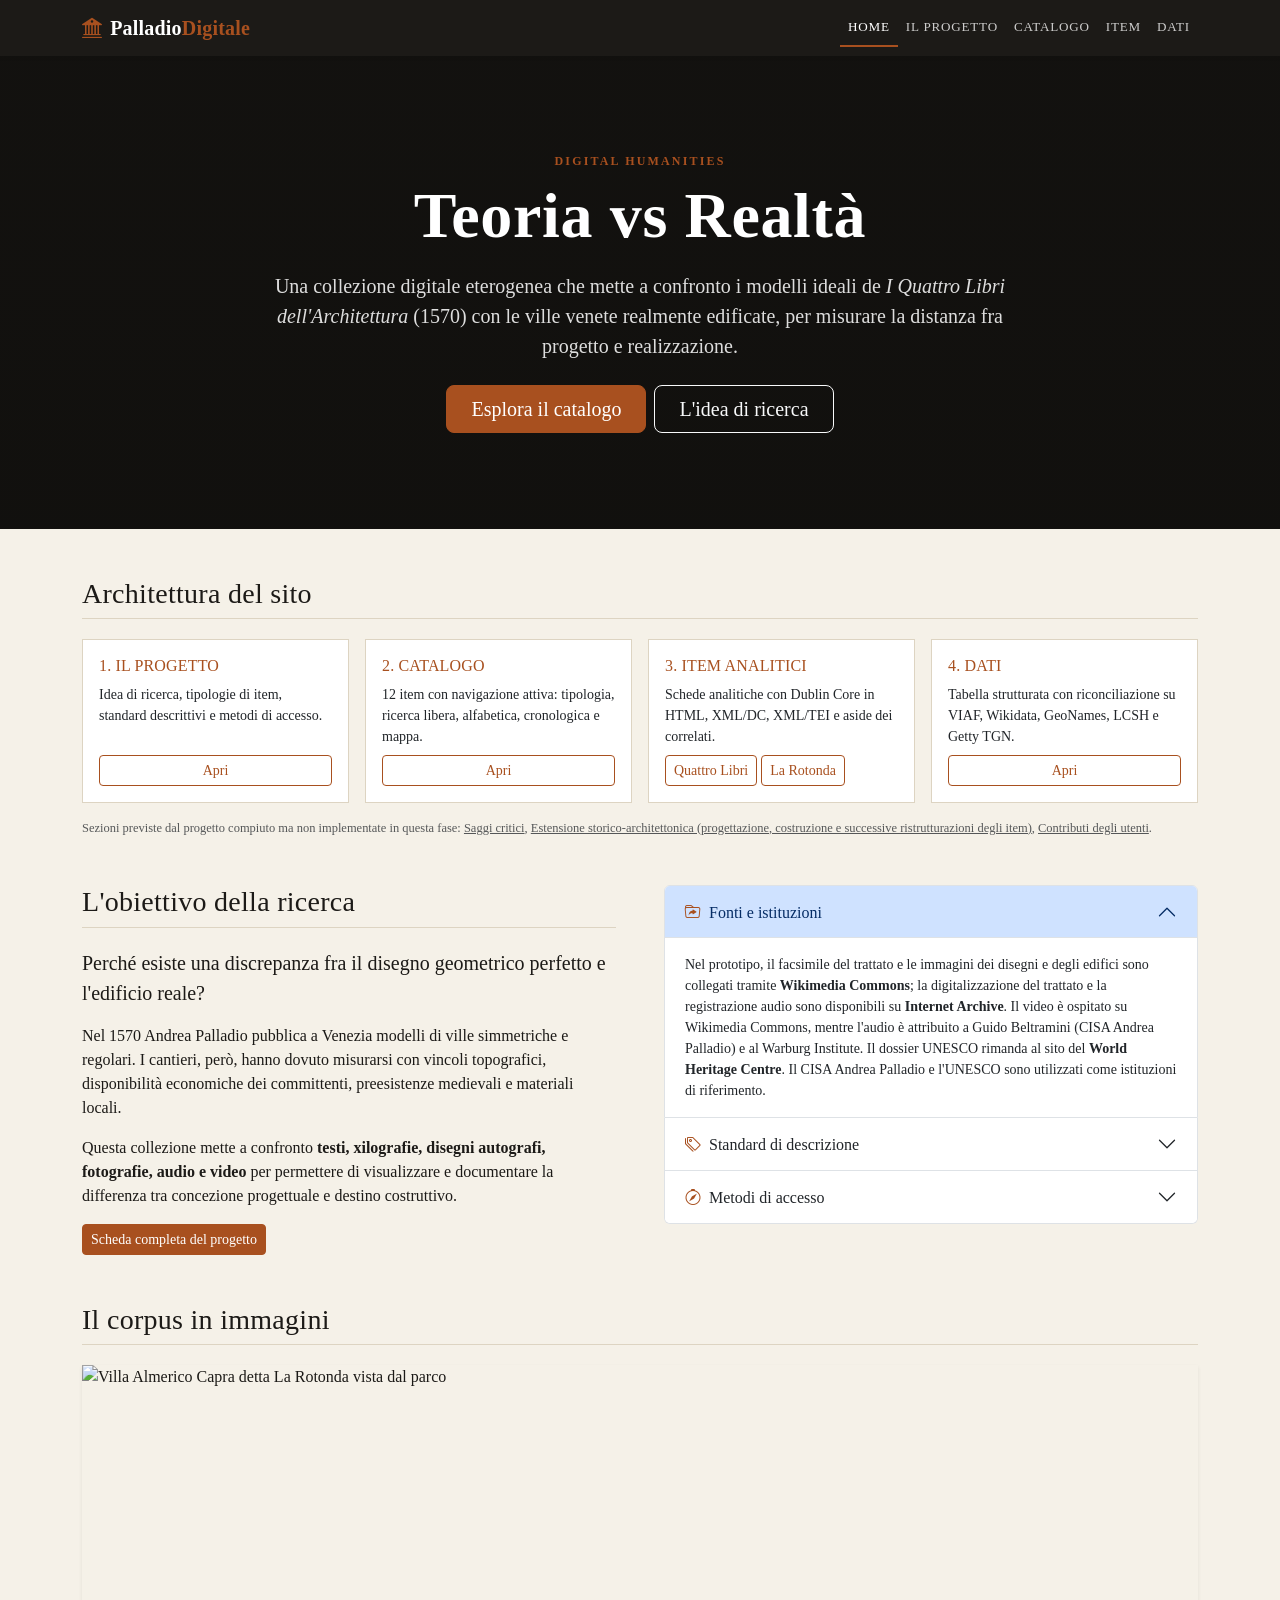
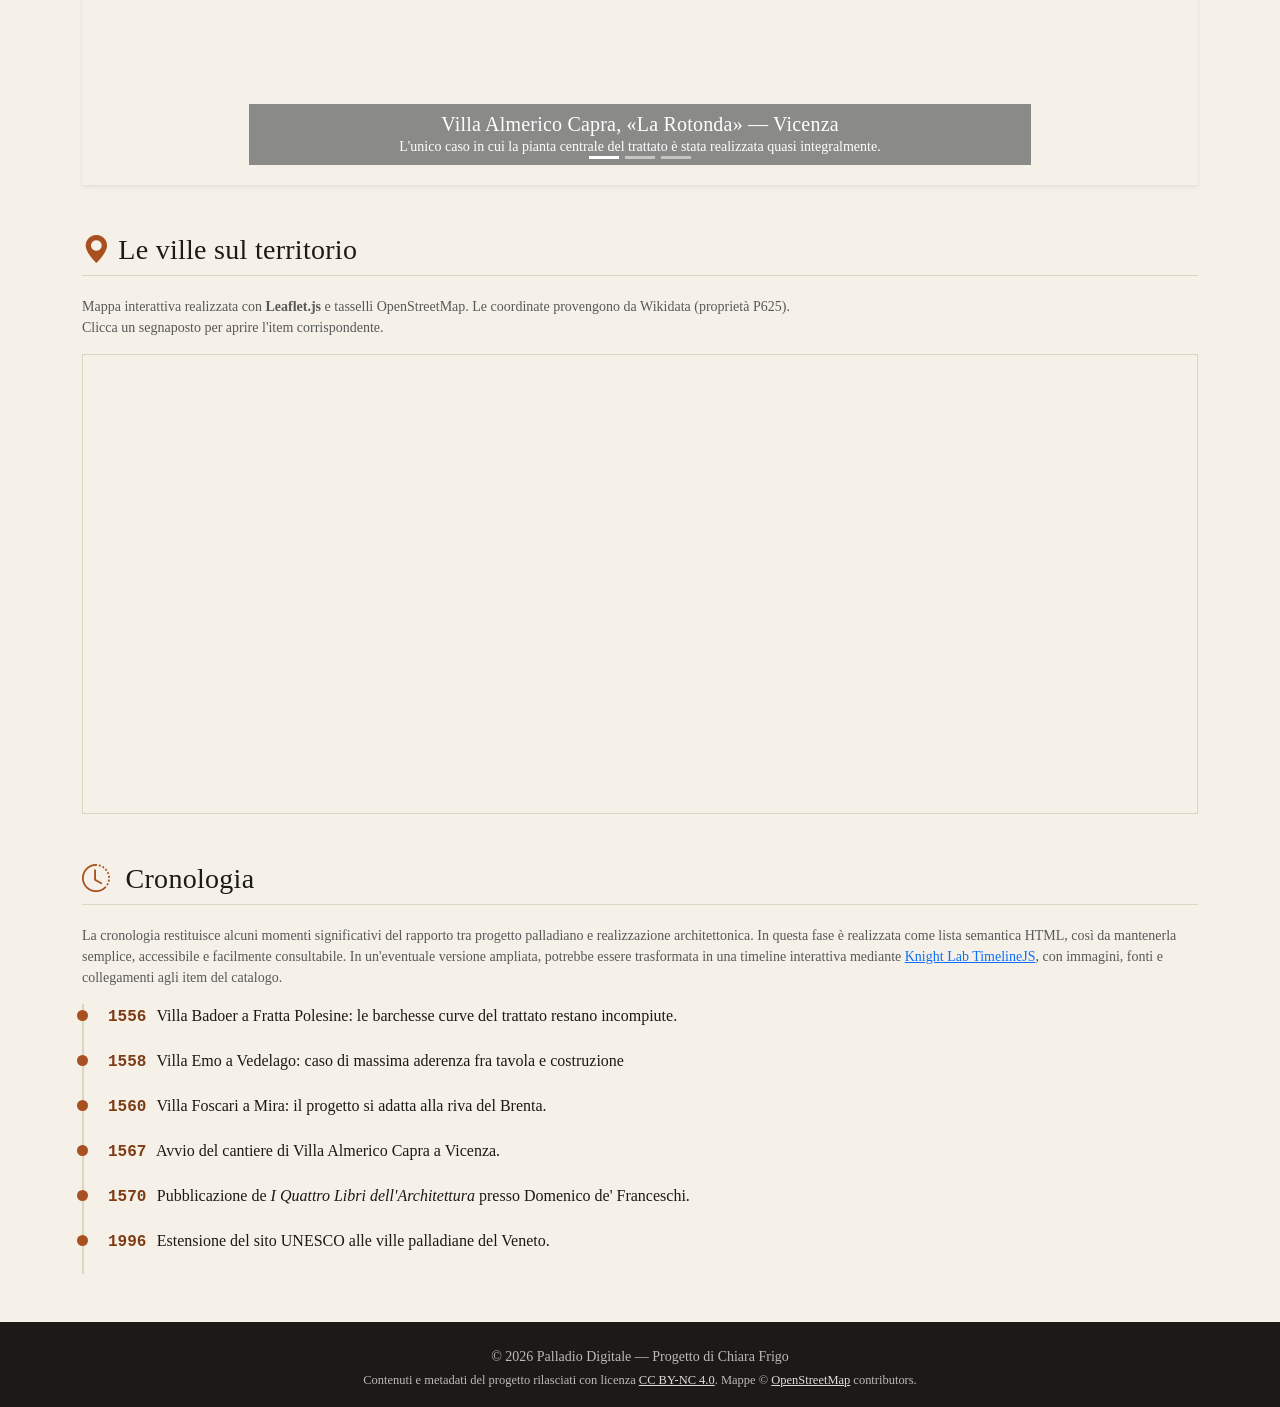
==== commit 3d7d7ca4: "Update index.html" ====
--- a/index.html
+++ b/index.html
@@ -183,7 +183,7 @@
                             <h3 class="accordion-header">
                                 <!--data-bs-: È il prefisso richiesto da Bootstrap per comunicare con i componenti JavaScript interni del framework-->
                                 <button class="accordion-button" type="button" data-bs-toggle="collapse" data-bs-target="#collapseUno">
-                                    <i class="bi bi-folder-symlink me-2 text-primary"></i> Fonti e repository
+                                    <i class="bi bi-folder-symlink me-2 text-primary"></i> Fonti e istituzioni
                                 </button>
                             </h3>
                             <!--data-bs-parent fa sì che aprendo un pannello si chiudano gli altri.
@@ -194,7 +194,8 @@
                                     <strong>Wikimedia Commons</strong>; la digitalizzazione del trattato e la registrazione audio sono
                                     disponibili su <strong>Internet Archive</strong>. Il video è ospitato su Wikimedia Commons, mentre l'audio
                                     è attribuito a Guido Beltramini (CISA Andrea Palladio) e al Warburg Institute. Il dossier UNESCO rimanda
-                                    al sito del <strong>World Heritage Centre</strong>. RIBA e CISA sono utilizzate come istituzioni di riferimento.
+                                    al sito del <strong>World Heritage Centre</strong>. Il CISA Andrea Palladio e l'UNESCO
+                                    sono utilizzati come istituzioni di riferimento.
                                 </div>
                             </div>
                         </div>
